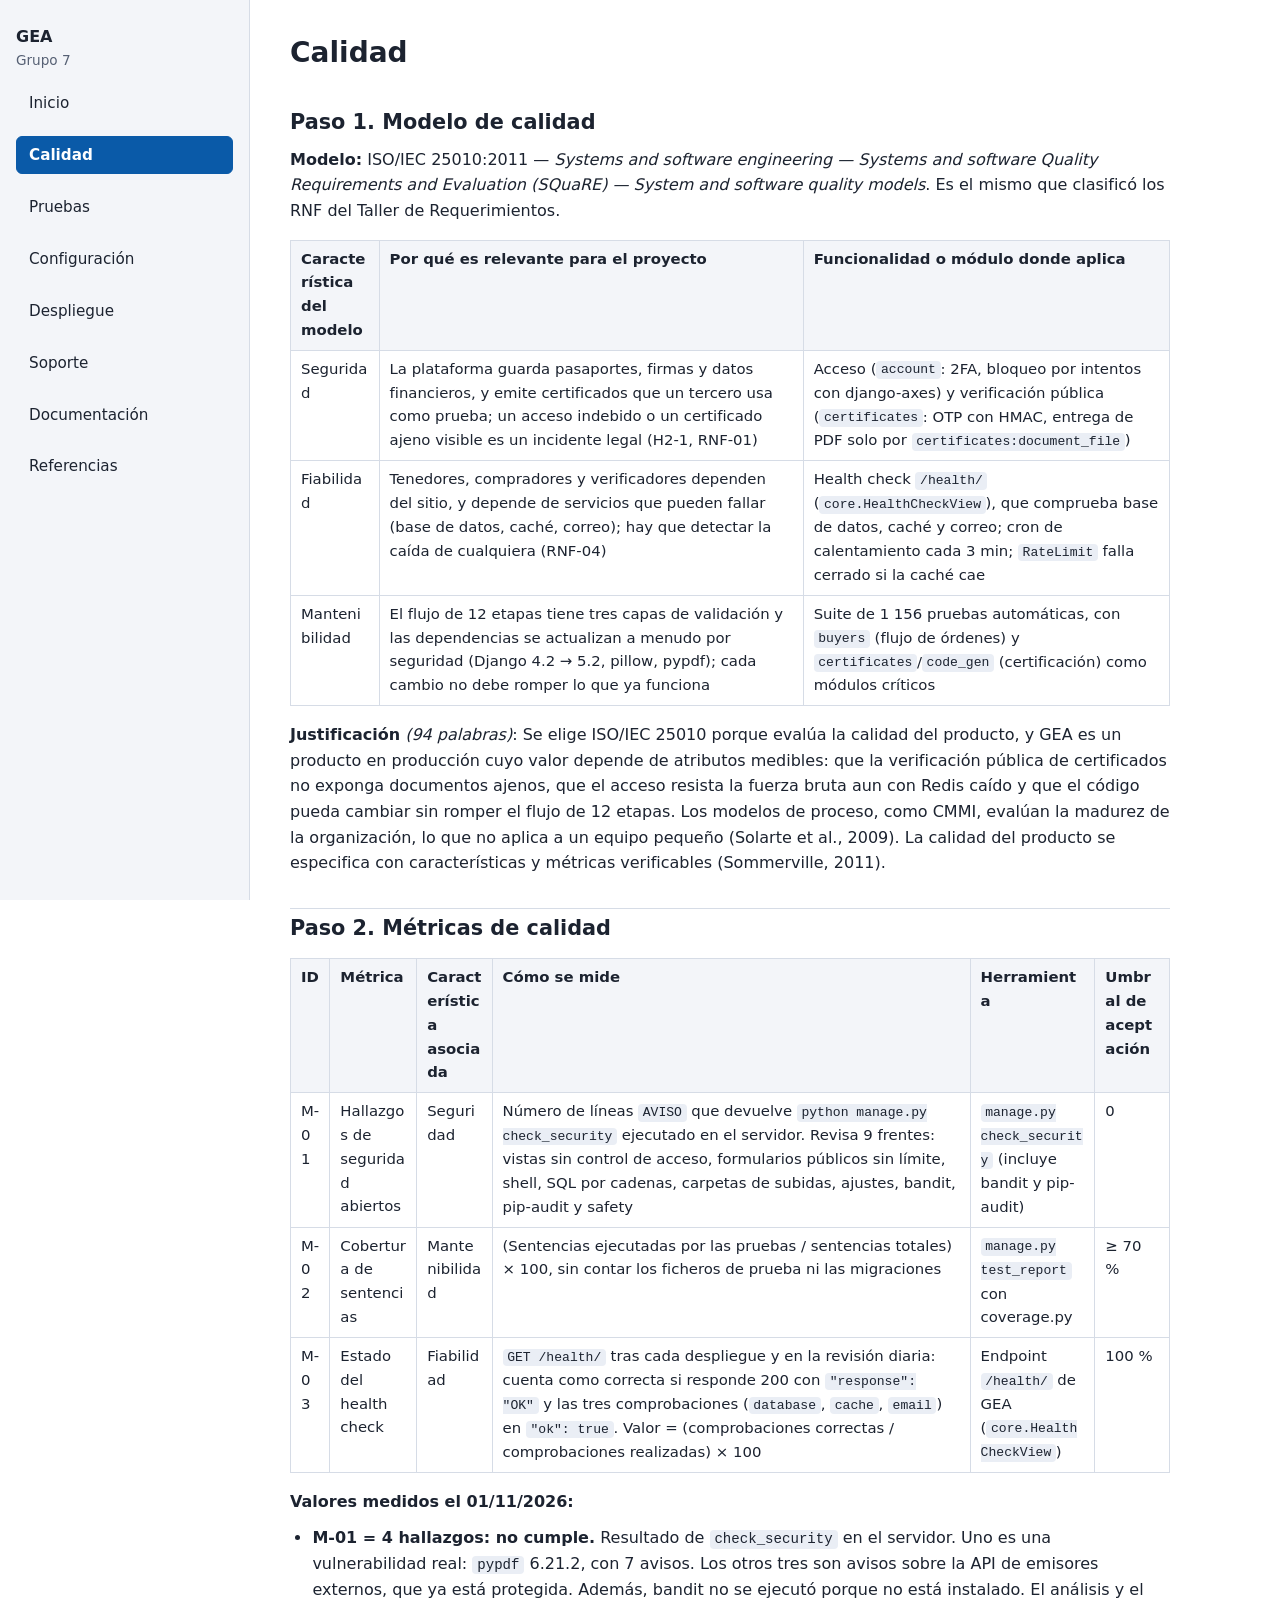
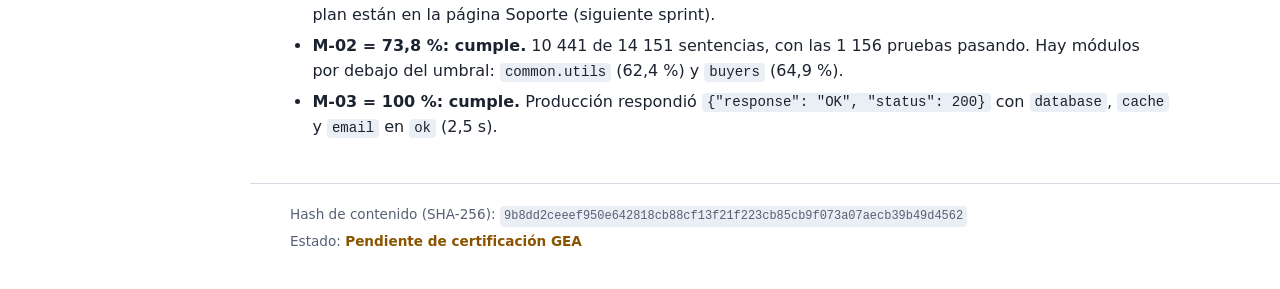
==== site/calidad.html @ e0a16b94 "Contenido inicial del sitio: 8 páginas y build reproducible (hash 92730a1f) Co-Authored-By: Claude H" ====
<!DOCTYPE html>
<html lang="es">
<head>
<meta charset="utf-8">
<meta name="viewport" content="width=device-width, initial-scale=1">
<title>Calidad — GEA Grupo 7</title>
<meta name="description" content="Calidad: GEA — Gestión Estratégica de Activos">
<link rel="stylesheet" href="assets/site.css">
</head>
<body>
<a class="skip" href="#contenido">Saltar al contenido</a>
<div class="layout">
<nav class="site-nav" aria-label="Menú principal">
<p class="brand">GEA<span>Grupo 7</span></p>
<ul>
<li><a href="index.html">Inicio</a></li>
<li><a class="current" href="calidad.html" aria-current="page">Calidad</a></li>
<li><a href="pruebas.html">Pruebas</a></li>
<li><a href="configuracion.html">Configuración</a></li>
<li><a href="despliegue.html">Despliegue</a></li>
<li><a href="soporte.html">Soporte</a></li>
<li><a href="documentacion.html">Documentación</a></li>
<li><a href="referencias.html">Referencias</a></li>
</ul>
</nav>
<div class="page">
<main id="contenido">
<h1>Calidad</h1>
<h2 id="paso-1-modelo-de-calidad">Paso 1. Modelo de calidad</h2>
<p><strong>Modelo:</strong> ISO/IEC 25010:2011 — <em>Systems and software engineering — Systems and software Quality Requirements and Evaluation (SQuaRE) — System and software quality models</em>. Es el mismo que clasificó los RNF del Taller de Requerimientos.</p>
<div class="table-wrap"><table><thead><tr><th scope="col">Característica del modelo</th><th scope="col">Por qué es relevante para el proyecto</th><th scope="col">Funcionalidad o módulo donde aplica</th></tr></thead><tbody><tr><td data-label="Característica del modelo">Seguridad</td><td data-label="Por qué es relevante para el proyecto">La plataforma guarda pasaportes, firmas y datos financieros, y emite certificados que un tercero usa como prueba; un acceso indebido o un certificado ajeno visible es un incidente legal (H2-1, RNF-01)</td><td data-label="Funcionalidad o módulo donde aplica">Acceso (<code>account</code>: 2FA, bloqueo por intentos con django-axes) y verificación pública (<code>certificates</code>: OTP con HMAC, entrega de PDF solo por <code>certificates:document_file</code>)</td></tr><tr><td data-label="Característica del modelo">Fiabilidad</td><td data-label="Por qué es relevante para el proyecto">Tenedores, compradores y verificadores dependen del sitio, y depende de servicios que pueden fallar (base de datos, caché, correo); hay que detectar la caída de cualquiera (RNF-04)</td><td data-label="Funcionalidad o módulo donde aplica">Health check <code>/health/</code> (<code>core.HealthCheckView</code>), que comprueba base de datos, caché y correo; cron de calentamiento cada 3 min; <code>RateLimit</code> falla cerrado si la caché cae</td></tr><tr><td data-label="Característica del modelo">Mantenibilidad</td><td data-label="Por qué es relevante para el proyecto">El flujo de 12 etapas tiene tres capas de validación y las dependencias se actualizan a menudo por seguridad (Django 4.2 → 5.2, pillow, pypdf); cada cambio no debe romper lo que ya funciona</td><td data-label="Funcionalidad o módulo donde aplica">Suite de 1 156 pruebas automáticas, con <code>buyers</code> (flujo de órdenes) y <code>certificates</code>/<code>code_gen</code> (certificación) como módulos críticos</td></tr></tbody></table></div>
<p><strong>Justificación</strong> <em>(94 palabras)</em>: Se elige ISO/IEC 25010 porque evalúa la calidad del producto, y GEA es un producto en producción cuyo valor depende de atributos medibles: que la verificación pública de certificados no exponga documentos ajenos, que el acceso resista la fuerza bruta aun con Redis caído y que el código pueda cambiar sin romper el flujo de 12 etapas. Los modelos de proceso, como CMMI, evalúan la madurez de la organización, lo que no aplica a un equipo pequeño (Solarte et al., 2009). La calidad del producto se especifica con características y métricas verificables (Sommerville, 2011).</p>
<h2 id="paso-2-metricas-de-calidad">Paso 2. Métricas de calidad</h2>
<div class="table-wrap"><table><thead><tr><th scope="col">ID</th><th scope="col">Métrica</th><th scope="col">Característica asociada</th><th scope="col">Cómo se mide</th><th scope="col">Herramienta</th><th scope="col">Umbral de aceptación</th></tr></thead><tbody><tr><td data-label="ID">M-01</td><td data-label="Métrica">Hallazgos de seguridad abiertos</td><td data-label="Característica asociada">Seguridad</td><td data-label="Cómo se mide">Número de líneas <code>AVISO</code> que devuelve <code>python manage.py check_security</code> ejecutado en el servidor. Revisa 9 frentes: vistas sin control de acceso, formularios públicos sin límite, shell, SQL por cadenas, carpetas de subidas, ajustes, bandit, pip-audit y safety</td><td data-label="Herramienta"><code>manage.py check_security</code> (incluye bandit y pip-audit)</td><td data-label="Umbral de aceptación">0</td></tr><tr><td data-label="ID">M-02</td><td data-label="Métrica">Cobertura de sentencias</td><td data-label="Característica asociada">Mantenibilidad</td><td data-label="Cómo se mide">(Sentencias ejecutadas por las pruebas / sentencias totales) × 100, sin contar los ficheros de prueba ni las migraciones</td><td data-label="Herramienta"><code>manage.py test_report</code> con coverage.py</td><td data-label="Umbral de aceptación">≥ 70 %</td></tr><tr><td data-label="ID">M-03</td><td data-label="Métrica">Estado del health check</td><td data-label="Característica asociada">Fiabilidad</td><td data-label="Cómo se mide"><code>GET /health/</code> tras cada despliegue y en la revisión diaria: cuenta como correcta si responde 200 con <code>"response": "OK"</code> y las tres comprobaciones (<code>database</code>, <code>cache</code>, <code>email</code>) en <code>"ok": true</code>. Valor = (comprobaciones correctas / comprobaciones realizadas) × 100</td><td data-label="Herramienta">Endpoint <code>/health/</code> de GEA (<code>core.HealthCheckView</code>)</td><td data-label="Umbral de aceptación">100 %</td></tr></tbody></table></div>
<p><strong>Valores medidos el 01/11/2026:</strong></p>
<ul><li><strong>M-01 = 4 hallazgos: no cumple.</strong> Resultado de <code>check_security</code> en el servidor. Uno es una vulnerabilidad real: <code>pypdf</code> 6.21.2, con 7 avisos. Los otros tres son avisos sobre la API de emisores externos, que ya está protegida. Además, bandit no se ejecutó porque no está instalado. El análisis y el plan están en la página Soporte (siguiente sprint).</li><li><strong>M-02 = 73,8 %: cumple.</strong> 10 441 de 14 151 sentencias, con las 1 156 pruebas pasando. Hay módulos por debajo del umbral: <code>common.utils</code> (62,4 %) y <code>buyers</code> (64,9 %).</li><li><strong>M-03 = 100 %: cumple.</strong> Producción respondió <code>{"response": "OK", "status": 200}</code> con <code>database</code>, <code>cache</code> y <code>email</code> en <code>ok</code> (2,5 s).</li></ul>
</main>
<footer class="site-footer">
<p>Hash de contenido (SHA-256): <code>9b8dd2ceeef950e642818cb88cf13f21f223cb85cb9f073a07aecb39b49d4562</code></p>
<p>Estado: <span class="cert-status">Pendiente de certificación GEA</span></p>
</footer>
</div>
</div>
</body>
</html>
---- site/assets/site.css ----
/* GEA - Grupo 7. Hoja de estilos unica, sin CDN ni fuentes externas. Mobile-first. */
:root {
  --bg: #ffffff;
  --fg: #1c2330;
  --muted: #566074;
  --accent: #0a5aa8;
  --accent-fg: #ffffff;
  --border: #d6dce6;
  --surface: #f3f5f9;
  --code-bg: #eaeef5;
  --ok: #17663a;
  --warn: #8a5300;
  --gutter: 16px;
}

@media (prefers-color-scheme: dark) {
  :root {
    --bg: #11151c;
    --fg: #e5e8ee;
    --muted: #a1abbc;
    --accent: #6cb0ff;
    --accent-fg: #0a1220;
    --border: #2b3340;
    --surface: #19202a;
    --code-bg: #232b37;
    --ok: #62d08d;
    --warn: #f0b45a;
  }
}

*, *::before, *::after { box-sizing: border-box; }

html { -webkit-text-size-adjust: 100%; }

body {
  margin: 0;
  background: var(--bg);
  color: var(--fg);
  font: 16px/1.6 system-ui, -apple-system, "Segoe UI", Roboto, Helvetica, Arial, sans-serif;
  overflow-wrap: break-word;
}

.skip {
  position: absolute;
  left: -999px;
  top: 0;
  background: var(--accent);
  color: var(--accent-fg);
  padding: 8px 12px;
  z-index: 10;
}
.skip:focus { left: 0; }

a { color: var(--accent); text-underline-offset: 2px; }
a:focus-visible { outline: 3px solid var(--accent); outline-offset: 2px; }

/* ---------- Estructura ---------- */
.layout { display: block; }
.page { min-width: 0; }

/* ---------- Menu lateral ---------- */
.site-nav {
  padding: 12px var(--gutter);
  background: var(--surface);
  border-bottom: 1px solid var(--border);
}
.site-nav .brand {
  margin: 0 0 8px;
  font-weight: 700;
  font-size: 1rem;
}
.site-nav .brand span { display: block; font-weight: 400; font-size: .85rem; color: var(--muted); }
.site-nav ul {
  list-style: none;
  margin: 0;
  padding: 0;
  display: flex;
  flex-wrap: wrap;
  gap: 6px;
}
.site-nav a {
  display: block;
  padding: 6px 12px;
  border: 1px solid var(--border);
  border-radius: 999px;
  text-decoration: none;
  color: var(--fg);
  background: var(--bg);
  font-size: .95rem;
}
.site-nav a:hover { border-color: var(--accent); }
.site-nav a.current {
  background: var(--accent);
  border-color: var(--accent);
  color: var(--accent-fg);
  font-weight: 600;
}

/* ---------- Contenido ---------- */
main { padding: 8px var(--gutter) 24px; max-width: 60rem; }

h1 { font-size: 1.75rem; line-height: 1.25; margin: 1.2rem 0 .8rem; }
h2 { font-size: 1.3rem; line-height: 1.3; margin: 2rem 0 .6rem; padding-top: .4rem; border-top: 1px solid var(--border); }
h3 { font-size: 1.1rem; line-height: 1.3; margin: 1.5rem 0 .5rem; }
h4 { font-size: 1rem; margin: 1.2rem 0 .4rem; }
h1 + h2, main > h2:first-of-type { border-top: 0; }

p { margin: .7rem 0; }
ul, ol { padding-left: 1.4rem; margin: .7rem 0; }
li { margin: .3rem 0; }
hr { border: 0; border-top: 1px solid var(--border); margin: 1.5rem 0; }

code {
  font-family: ui-monospace, SFMono-Regular, Consolas, "Liberation Mono", Menlo, monospace;
  font-size: .88em;
  background: var(--code-bg);
  padding: .1em .35em;
  border-radius: 4px;
  overflow-wrap: anywhere;
}

/* ---------- Tablas: en movil cada fila es una tarjeta (sin scroll horizontal) ---------- */
.table-wrap { margin: 1rem 0; overflow-x: auto; }
table { border-collapse: collapse; width: 100%; font-size: .93rem; }
th, td {
  border: 1px solid var(--border);
  padding: 7px 10px;
  text-align: left;
  vertical-align: top;
  overflow-wrap: anywhere;
}
th { background: var(--surface); }

@media screen and (max-width: 700px) {
  .table-wrap { overflow-x: visible; }
  table, thead, tbody, tr, th, td { display: block; width: auto; }
  thead {
    position: absolute;
    width: 1px;
    height: 1px;
    overflow: hidden;
    clip: rect(0 0 0 0);
  }
  tr {
    border: 1px solid var(--border);
    border-radius: 8px;
    margin: 0 0 12px;
    padding: 4px 0;
  }
  td { border: 0; padding: 5px 12px; }
  td::before {
    content: attr(data-label);
    display: block;
    font-size: .78rem;
    font-weight: 700;
    letter-spacing: .02em;
    text-transform: uppercase;
    color: var(--muted);
  }
}

/* ---------- Figuras ---------- */
figure { margin: 1.25rem 0; }
figure img {
  display: block;
  max-width: 100%;
  height: auto;
  border: 1px solid var(--border);
  border-radius: 6px;
  background: #fff;
}
figcaption { margin-top: .4rem; font-size: .88rem; color: var(--muted); }
li > figure { margin: .5rem 0; }

/* ---------- Hash y estado ---------- */
.hash-box {
  margin: 1rem 0 1.5rem;
  padding: 12px 14px;
  border: 2px solid var(--accent);
  border-radius: 8px;
  background: var(--surface);
}
.hash-box h2 { margin: 0 0 .4rem; padding: 0; border: 0; font-size: 1rem; }
.hash-box p { margin: .3rem 0; }
.hash-box code, .site-footer code { display: inline-block; word-break: break-all; overflow-wrap: anywhere; }
.cert-status { font-weight: 700; color: var(--warn); }

.site-footer {
  padding: 16px var(--gutter) 32px;
  border-top: 1px solid var(--border);
  color: var(--muted);
  font-size: .85rem;
}
.site-footer p { margin: .25rem 0; }

/* ---------- Escritorio: menu a la izquierda ---------- */
@media screen and (min-width: 900px) {
  .layout { display: grid; grid-template-columns: 250px minmax(0, 1fr); align-items: start; }
  .site-nav {
    position: sticky;
    top: 0;
    height: 100vh;
    overflow-y: auto;
    padding: 24px 16px;
    border-bottom: 0;
    border-right: 1px solid var(--border);
  }
  .site-nav ul { flex-direction: column; gap: 4px; }
  .site-nav a { border-radius: 6px; border-color: transparent; background: transparent; }
  .site-nav a.current { border-color: var(--accent); }
  main { padding: 16px 40px 32px; }
  .site-footer { padding: 16px 40px 32px; }
}

/* ---------- Portada (print.html) ---------- */
.cover {
  padding: 24px var(--gutter);
  border-bottom: 2px solid var(--accent);
}
.cover .eyebrow { margin: 0; color: var(--muted); font-size: .9rem; }
.cover h1 { margin: .3rem 0 .6rem; font-size: 2rem; }
.cover .meta { margin: .2rem 0; }
.cover .hash { margin-top: 1rem; }
.cover ol { columns: 2; }

/* ---------- Impresion (PDF) ---------- */
@page { size: A4; margin: 18mm; }

@media print {
  :root {
    --bg: #ffffff;
    --fg: #000000;
    --muted: #444444;
    --accent: #0a4d8f;
    --accent-fg: #ffffff;
    --border: #999999;
    --surface: #f2f2f2;
    --code-bg: #eeeeee;
    --warn: #7a4a00;
  }
  html { font-size: 10pt; }
  body { font-size: 10pt; line-height: 1.45; background: #fff; color: #000; }
  .site-nav, .skip { display: none !important; }
  .layout { display: block; }
  main { max-width: none; padding: 0; }
  .site-footer { padding: 8px 0 0; font-size: 8pt; }
  .cover { padding: 0 0 10mm; break-after: page; }
  .doc-section { break-before: page; }
  .doc-section:first-of-type { break-before: auto; }
  h1, h2, h3, h4 { break-after: avoid; }
  h2 { border-top: 0; }
  figure, tr, .hash-box { break-inside: avoid; }
  figure img { max-height: 200mm; width: auto; max-width: 100%; margin: 0 auto; }
  table { font-size: 8.5pt; }
  th, td { padding: 4px 6px; }
  a { color: inherit; text-decoration: none; }
  thead { display: table-header-group; }
}
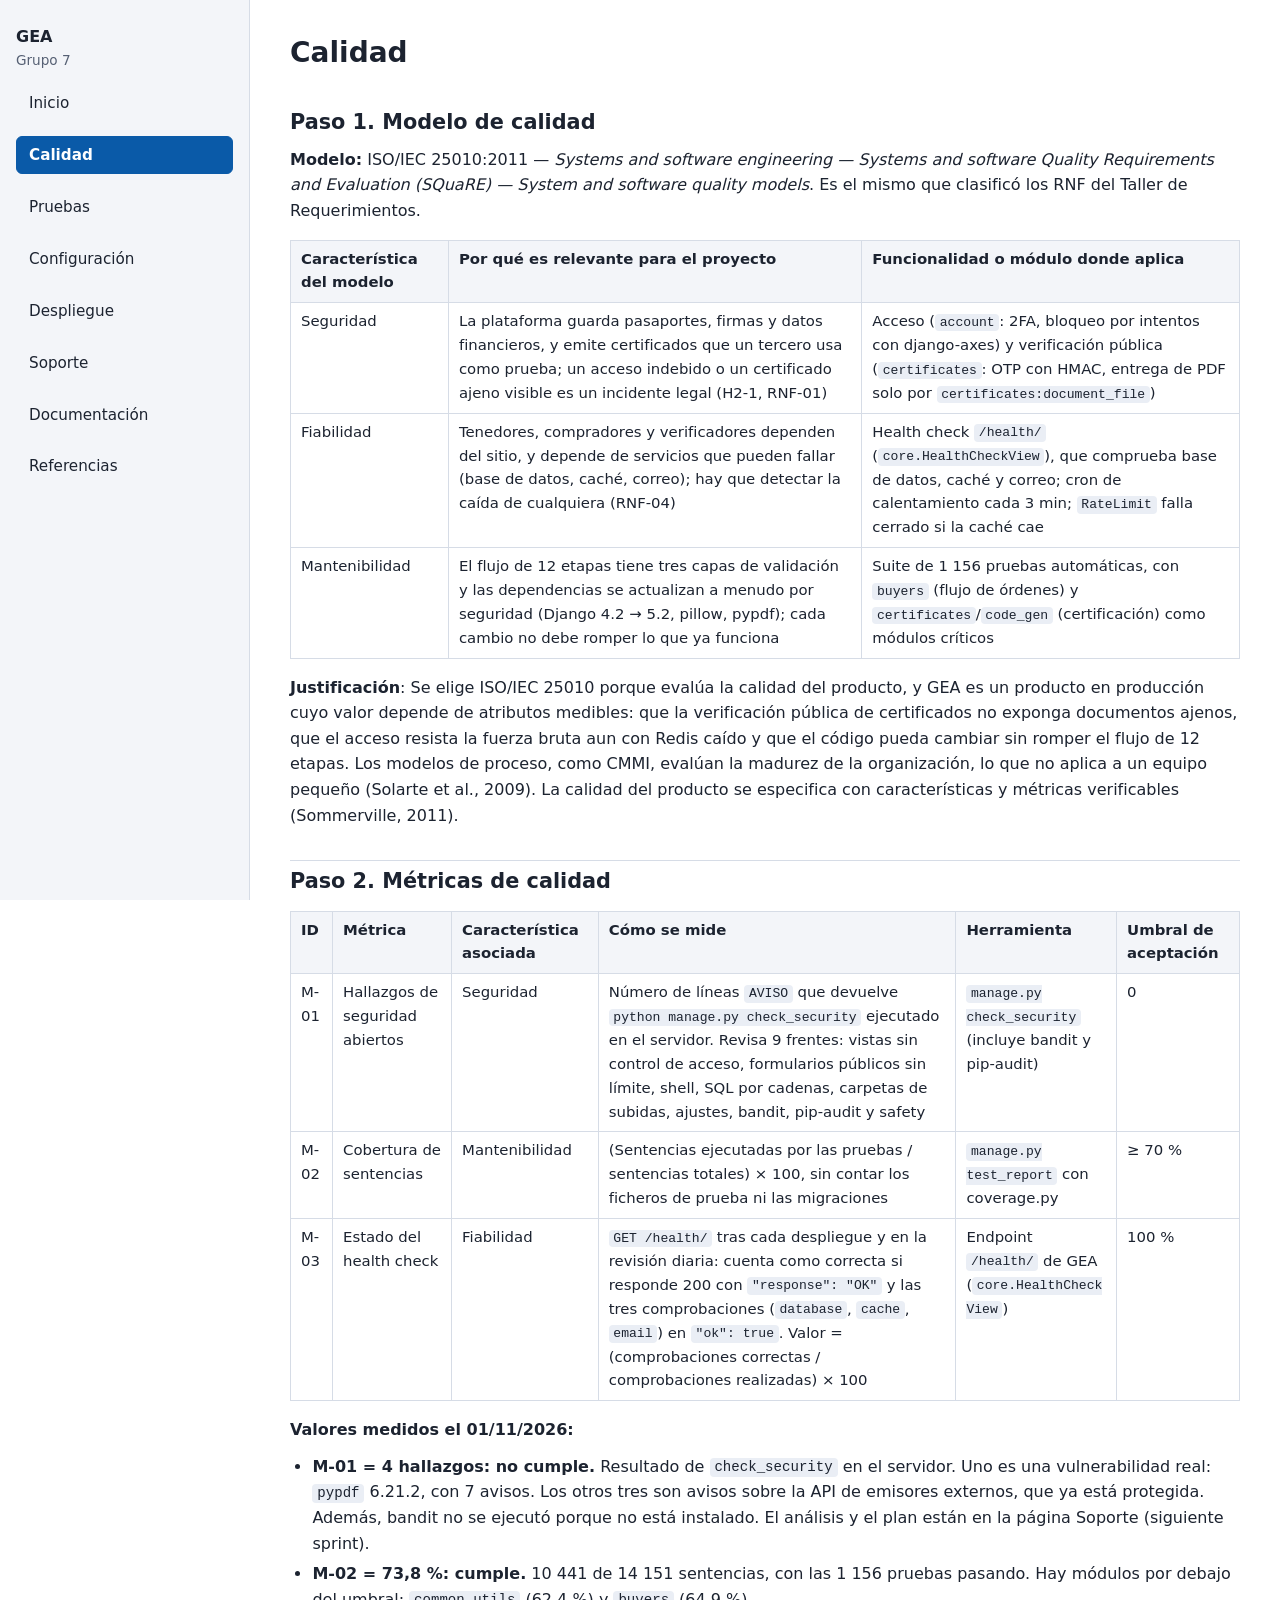
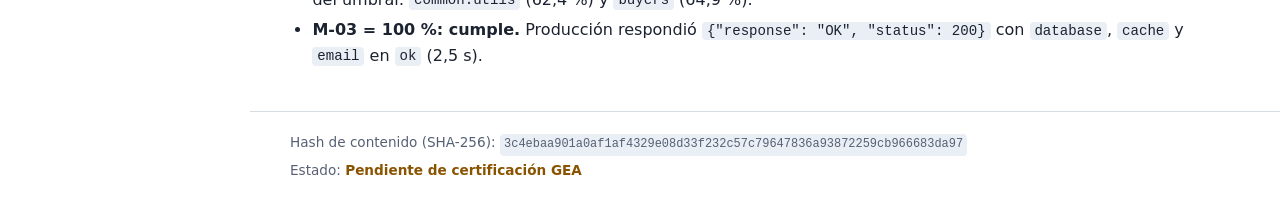
==== commit e3edcf02: "Contenido: repositorio de trazabilidad, uso de IA y diseño responsive Co-Authored-By: Claude Haiku 5" ====
--- a/site/calidad.html
+++ b/site/calidad.html
@@ -28,15 +28,15 @@
 <h1>Calidad</h1>
 <h2 id="paso-1-modelo-de-calidad">Paso 1. Modelo de calidad</h2>
 <p><strong>Modelo:</strong> ISO/IEC 25010:2011 — <em>Systems and software engineering — Systems and software Quality Requirements and Evaluation (SQuaRE) — System and software quality models</em>. Es el mismo que clasificó los RNF del Taller de Requerimientos.</p>
-<div class="table-wrap"><table><thead><tr><th scope="col">Característica del modelo</th><th scope="col">Por qué es relevante para el proyecto</th><th scope="col">Funcionalidad o módulo donde aplica</th></tr></thead><tbody><tr><td data-label="Característica del modelo">Seguridad</td><td data-label="Por qué es relevante para el proyecto">La plataforma guarda pasaportes, firmas y datos financieros, y emite certificados que un tercero usa como prueba; un acceso indebido o un certificado ajeno visible es un incidente legal (H2-1, RNF-01)</td><td data-label="Funcionalidad o módulo donde aplica">Acceso (<code>account</code>: 2FA, bloqueo por intentos con django-axes) y verificación pública (<code>certificates</code>: OTP con HMAC, entrega de PDF solo por <code>certificates:document_file</code>)</td></tr><tr><td data-label="Característica del modelo">Fiabilidad</td><td data-label="Por qué es relevante para el proyecto">Tenedores, compradores y verificadores dependen del sitio, y depende de servicios que pueden fallar (base de datos, caché, correo); hay que detectar la caída de cualquiera (RNF-04)</td><td data-label="Funcionalidad o módulo donde aplica">Health check <code>/health/</code> (<code>core.HealthCheckView</code>), que comprueba base de datos, caché y correo; cron de calentamiento cada 3 min; <code>RateLimit</code> falla cerrado si la caché cae</td></tr><tr><td data-label="Característica del modelo">Mantenibilidad</td><td data-label="Por qué es relevante para el proyecto">El flujo de 12 etapas tiene tres capas de validación y las dependencias se actualizan a menudo por seguridad (Django 4.2 → 5.2, pillow, pypdf); cada cambio no debe romper lo que ya funciona</td><td data-label="Funcionalidad o módulo donde aplica">Suite de 1 156 pruebas automáticas, con <code>buyers</code> (flujo de órdenes) y <code>certificates</code>/<code>code_gen</code> (certificación) como módulos críticos</td></tr></tbody></table></div>
-<p><strong>Justificación</strong> <em>(94 palabras)</em>: Se elige ISO/IEC 25010 porque evalúa la calidad del producto, y GEA es un producto en producción cuyo valor depende de atributos medibles: que la verificación pública de certificados no exponga documentos ajenos, que el acceso resista la fuerza bruta aun con Redis caído y que el código pueda cambiar sin romper el flujo de 12 etapas. Los modelos de proceso, como CMMI, evalúan la madurez de la organización, lo que no aplica a un equipo pequeño (Solarte et al., 2009). La calidad del producto se especifica con características y métricas verificables (Sommerville, 2011).</p>
+<div class="table-wrap"><table><thead><tr><th scope="col">Característica del modelo</th><th scope="col">Por qué es relevante para el proyecto</th><th scope="col">Funcionalidad o módulo donde aplica</th></tr></thead><tbody><tr><td>Seguridad</td><td>La plataforma guarda pasaportes, firmas y datos financieros, y emite certificados que un tercero usa como prueba; un acceso indebido o un certificado ajeno visible es un incidente legal (H2-1, RNF-01)</td><td>Acceso (<code>account</code>: 2FA, bloqueo por intentos con django-axes) y verificación pública (<code>certificates</code>: OTP con HMAC, entrega de PDF solo por <code>certificates:document_file</code>)</td></tr><tr><td>Fiabilidad</td><td>Tenedores, compradores y verificadores dependen del sitio, y depende de servicios que pueden fallar (base de datos, caché, correo); hay que detectar la caída de cualquiera (RNF-04)</td><td>Health check <code>/health/</code> (<code>core.HealthCheckView</code>), que comprueba base de datos, caché y correo; cron de calentamiento cada 3 min; <code>RateLimit</code> falla cerrado si la caché cae</td></tr><tr><td>Mantenibilidad</td><td>El flujo de 12 etapas tiene tres capas de validación y las dependencias se actualizan a menudo por seguridad (Django 4.2 → 5.2, pillow, pypdf); cada cambio no debe romper lo que ya funciona</td><td>Suite de 1 156 pruebas automáticas, con <code>buyers</code> (flujo de órdenes) y <code>certificates</code>/<code>code_gen</code> (certificación) como módulos críticos</td></tr></tbody></table></div>
+<p><strong>Justificación</strong>: Se elige ISO/IEC 25010 porque evalúa la calidad del producto, y GEA es un producto en producción cuyo valor depende de atributos medibles: que la verificación pública de certificados no exponga documentos ajenos, que el acceso resista la fuerza bruta aun con Redis caído y que el código pueda cambiar sin romper el flujo de 12 etapas. Los modelos de proceso, como CMMI, evalúan la madurez de la organización, lo que no aplica a un equipo pequeño (Solarte et al., 2009). La calidad del producto se especifica con características y métricas verificables (Sommerville, 2011).</p>
 <h2 id="paso-2-metricas-de-calidad">Paso 2. Métricas de calidad</h2>
-<div class="table-wrap"><table><thead><tr><th scope="col">ID</th><th scope="col">Métrica</th><th scope="col">Característica asociada</th><th scope="col">Cómo se mide</th><th scope="col">Herramienta</th><th scope="col">Umbral de aceptación</th></tr></thead><tbody><tr><td data-label="ID">M-01</td><td data-label="Métrica">Hallazgos de seguridad abiertos</td><td data-label="Característica asociada">Seguridad</td><td data-label="Cómo se mide">Número de líneas <code>AVISO</code> que devuelve <code>python manage.py check_security</code> ejecutado en el servidor. Revisa 9 frentes: vistas sin control de acceso, formularios públicos sin límite, shell, SQL por cadenas, carpetas de subidas, ajustes, bandit, pip-audit y safety</td><td data-label="Herramienta"><code>manage.py check_security</code> (incluye bandit y pip-audit)</td><td data-label="Umbral de aceptación">0</td></tr><tr><td data-label="ID">M-02</td><td data-label="Métrica">Cobertura de sentencias</td><td data-label="Característica asociada">Mantenibilidad</td><td data-label="Cómo se mide">(Sentencias ejecutadas por las pruebas / sentencias totales) × 100, sin contar los ficheros de prueba ni las migraciones</td><td data-label="Herramienta"><code>manage.py test_report</code> con coverage.py</td><td data-label="Umbral de aceptación">≥ 70 %</td></tr><tr><td data-label="ID">M-03</td><td data-label="Métrica">Estado del health check</td><td data-label="Característica asociada">Fiabilidad</td><td data-label="Cómo se mide"><code>GET /health/</code> tras cada despliegue y en la revisión diaria: cuenta como correcta si responde 200 con <code>"response": "OK"</code> y las tres comprobaciones (<code>database</code>, <code>cache</code>, <code>email</code>) en <code>"ok": true</code>. Valor = (comprobaciones correctas / comprobaciones realizadas) × 100</td><td data-label="Herramienta">Endpoint <code>/health/</code> de GEA (<code>core.HealthCheckView</code>)</td><td data-label="Umbral de aceptación">100 %</td></tr></tbody></table></div>
+<div class="table-wrap"><table><thead><tr><th scope="col">ID</th><th scope="col">Métrica</th><th scope="col">Característica asociada</th><th scope="col">Cómo se mide</th><th scope="col">Herramienta</th><th scope="col">Umbral de aceptación</th></tr></thead><tbody><tr><td>M-01</td><td>Hallazgos de seguridad abiertos</td><td>Seguridad</td><td>Número de líneas <code>AVISO</code> que devuelve <code>python manage.py check_security</code> ejecutado en el servidor. Revisa 9 frentes: vistas sin control de acceso, formularios públicos sin límite, shell, SQL por cadenas, carpetas de subidas, ajustes, bandit, pip-audit y safety</td><td><code>manage.py check_security</code> (incluye bandit y pip-audit)</td><td>0</td></tr><tr><td>M-02</td><td>Cobertura de sentencias</td><td>Mantenibilidad</td><td>(Sentencias ejecutadas por las pruebas / sentencias totales) × 100, sin contar los ficheros de prueba ni las migraciones</td><td><code>manage.py test_report</code> con coverage.py</td><td>≥ 70 %</td></tr><tr><td>M-03</td><td>Estado del health check</td><td>Fiabilidad</td><td><code>GET /health/</code> tras cada despliegue y en la revisión diaria: cuenta como correcta si responde 200 con <code>"response": "OK"</code> y las tres comprobaciones (<code>database</code>, <code>cache</code>, <code>email</code>) en <code>"ok": true</code>. Valor = (comprobaciones correctas / comprobaciones realizadas) × 100</td><td>Endpoint <code>/health/</code> de GEA (<code>core.HealthCheckView</code>)</td><td>100 %</td></tr></tbody></table></div>
 <p><strong>Valores medidos el 01/11/2026:</strong></p>
 <ul><li><strong>M-01 = 4 hallazgos: no cumple.</strong> Resultado de <code>check_security</code> en el servidor. Uno es una vulnerabilidad real: <code>pypdf</code> 6.21.2, con 7 avisos. Los otros tres son avisos sobre la API de emisores externos, que ya está protegida. Además, bandit no se ejecutó porque no está instalado. El análisis y el plan están en la página Soporte (siguiente sprint).</li><li><strong>M-02 = 73,8 %: cumple.</strong> 10 441 de 14 151 sentencias, con las 1 156 pruebas pasando. Hay módulos por debajo del umbral: <code>common.utils</code> (62,4 %) y <code>buyers</code> (64,9 %).</li><li><strong>M-03 = 100 %: cumple.</strong> Producción respondió <code>{"response": "OK", "status": 200}</code> con <code>database</code>, <code>cache</code> y <code>email</code> en <code>ok</code> (2,5 s).</li></ul>
 </main>
 <footer class="site-footer">
-<p>Hash de contenido (SHA-256): <code>9b8dd2ceeef950e642818cb88cf13f21f223cb85cb9f073a07aecb39b49d4562</code></p>
+<p>Hash de contenido (SHA-256): <code>3c4ebaa901a0af1af4329e08d33f232c57c79647836a93872259cb966683da97</code></p>
 <p>Estado: <span class="cert-status">Pendiente de certificación GEA</span></p>
 </footer>
 </div>
--- a/site/assets/site.css
+++ b/site/assets/site.css
@@ -119,44 +119,21 @@
   overflow-wrap: anywhere;
 }
 
-/* ---------- Tablas: en movil cada fila es una tarjeta (sin scroll horizontal) ---------- */
-.table-wrap { margin: 1rem 0; overflow-x: auto; }
+/* ---------- Tablas: tabla normal; en movil se desplaza dentro de su propio contenedor ---------- */
+.table-wrap { margin: 1rem 0; overflow-x: auto; max-width: 100%; -webkit-overflow-scrolling: touch; }
 table { border-collapse: collapse; width: 100%; font-size: .93rem; }
 th, td {
   border: 1px solid var(--border);
   padding: 7px 10px;
   text-align: left;
   vertical-align: top;
-  overflow-wrap: anywhere;
+  overflow-wrap: break-word;
 }
 th { background: var(--surface); }
 
-@media screen and (max-width: 700px) {
-  .table-wrap { overflow-x: visible; }
-  table, thead, tbody, tr, th, td { display: block; width: auto; }
-  thead {
-    position: absolute;
-    width: 1px;
-    height: 1px;
-    overflow: hidden;
-    clip: rect(0 0 0 0);
-  }
-  tr {
-    border: 1px solid var(--border);
-    border-radius: 8px;
-    margin: 0 0 12px;
-    padding: 4px 0;
-  }
-  td { border: 0; padding: 5px 12px; }
-  td::before {
-    content: attr(data-label);
-    display: block;
-    font-size: .78rem;
-    font-weight: 700;
-    letter-spacing: .02em;
-    text-transform: uppercase;
-    color: var(--muted);
-  }
+@media screen and (max-width: 767px) {
+  .table-wrap { overflow-x: auto; }
+  table { min-width: 640px; }
 }
 
 /* ---------- Figuras ---------- */
@@ -210,6 +187,11 @@
   .site-nav a.current { border-color: var(--accent); }
   main { padding: 16px 40px 32px; }
   .site-footer { padding: 16px 40px 32px; }
+}
+
+/* ---------- Pantallas grandes: columna de contenido mas ancha ---------- */
+@media screen and (min-width: 1200px) {
+  main { max-width: 1400px; }
 }
 
 /* ---------- Portada (print.html) ---------- */
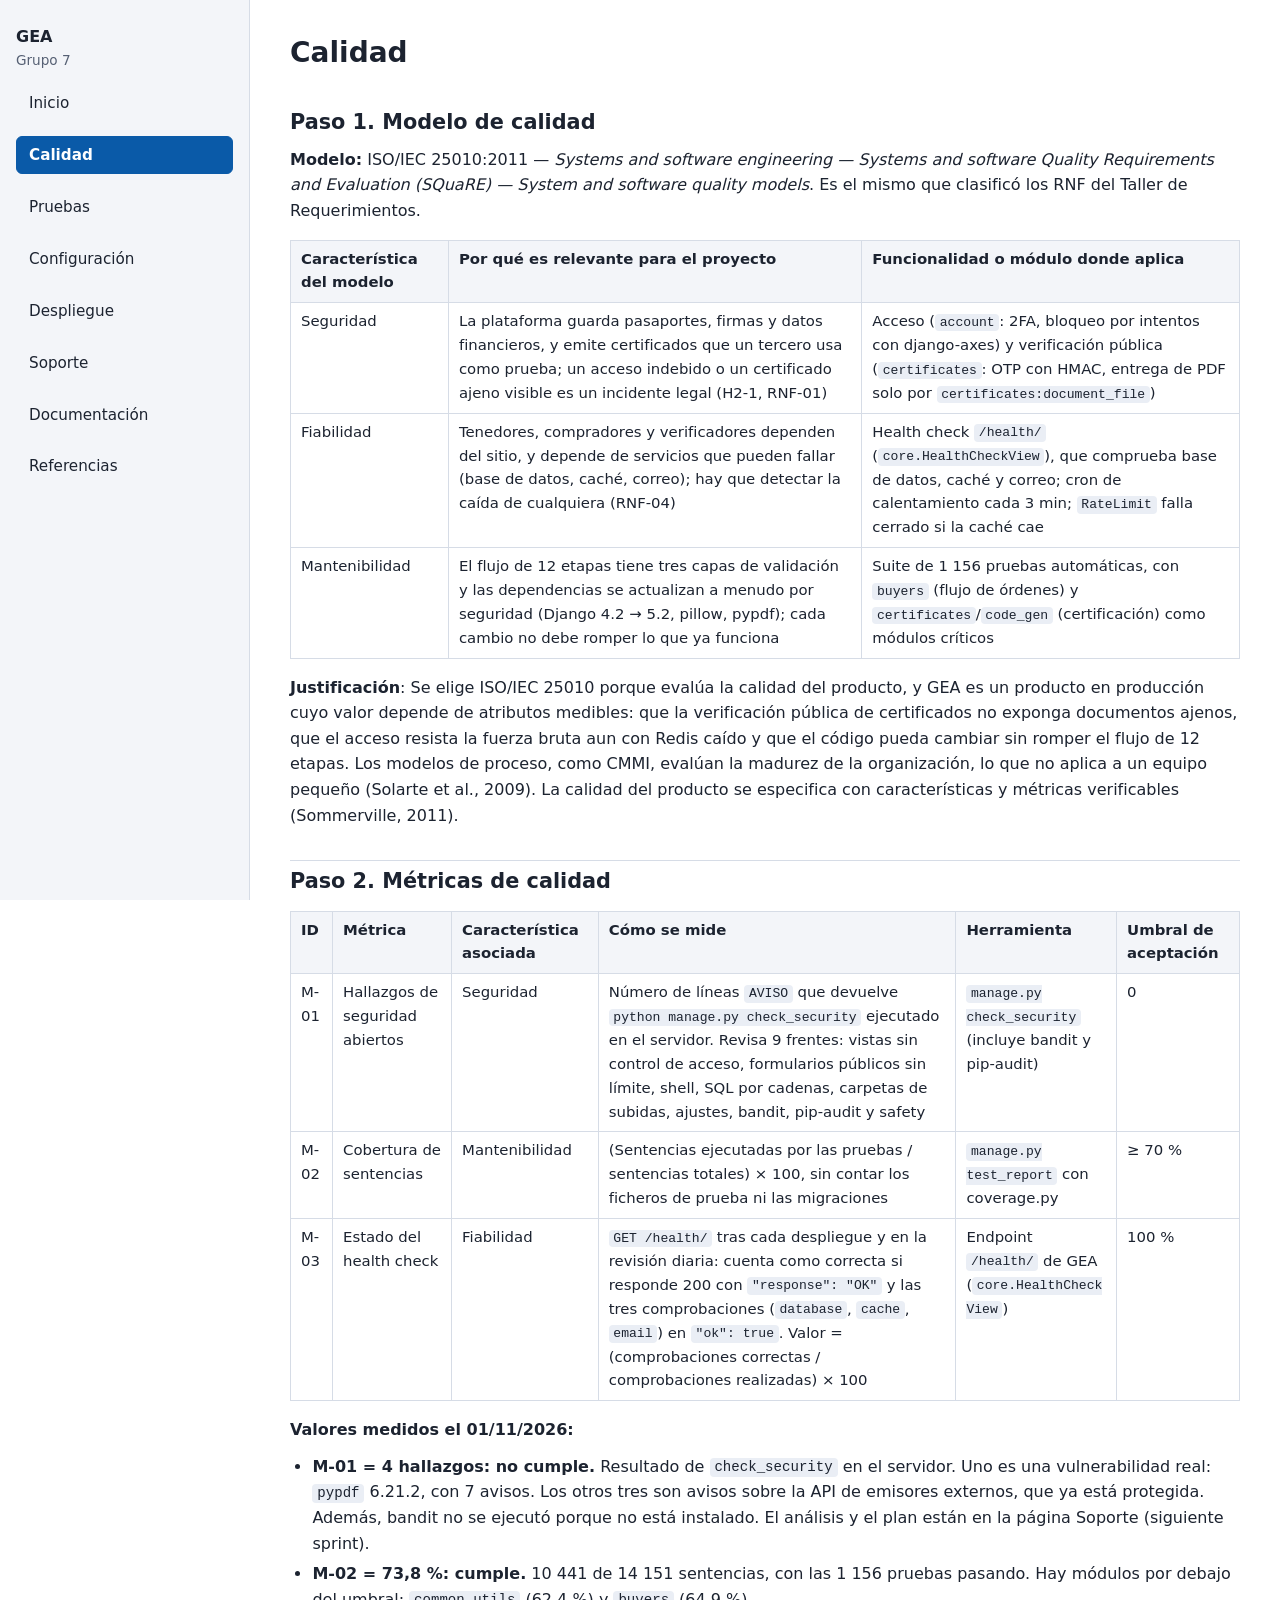
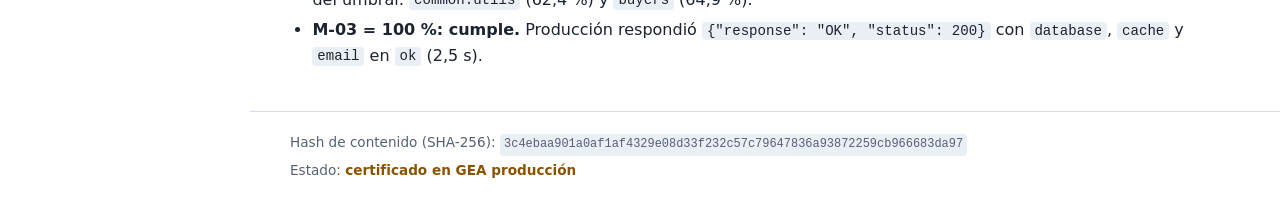
==== commit 58b47594: "Certificación GEA del contenido 3c4ebaa9 (ING-REQ-AF-GEA-v1.0.0) Contenido aprobado por el autor, ha" ====
--- a/site/calidad.html
+++ b/site/calidad.html
@@ -37,7 +37,7 @@
 </main>
 <footer class="site-footer">
 <p>Hash de contenido (SHA-256): <code>3c4ebaa901a0af1af4329e08d33f232c57c79647836a93872259cb966683da97</code></p>
-<p>Estado: <span class="cert-status">Pendiente de certificación GEA</span></p>
+<p>Estado: <span class="cert-status">certificado en GEA producción</span></p>
 </footer>
 </div>
 </div>
--- a/site/assets/site.css
+++ b/site/assets/site.css
@@ -157,7 +157,7 @@
   border-radius: 8px;
   background: var(--surface);
 }
-.hash-box h2 { margin: 0 0 .4rem; padding: 0; border: 0; font-size: 1rem; }
+.hash-box h2, .hash-box h3 { margin: 0 0 .4rem; padding: 0; border: 0; font-size: 1rem; }
 .hash-box p { margin: .3rem 0; }
 .hash-box code, .site-footer code { display: inline-block; word-break: break-all; overflow-wrap: anywhere; }
 .cert-status { font-weight: 700; color: var(--warn); }
